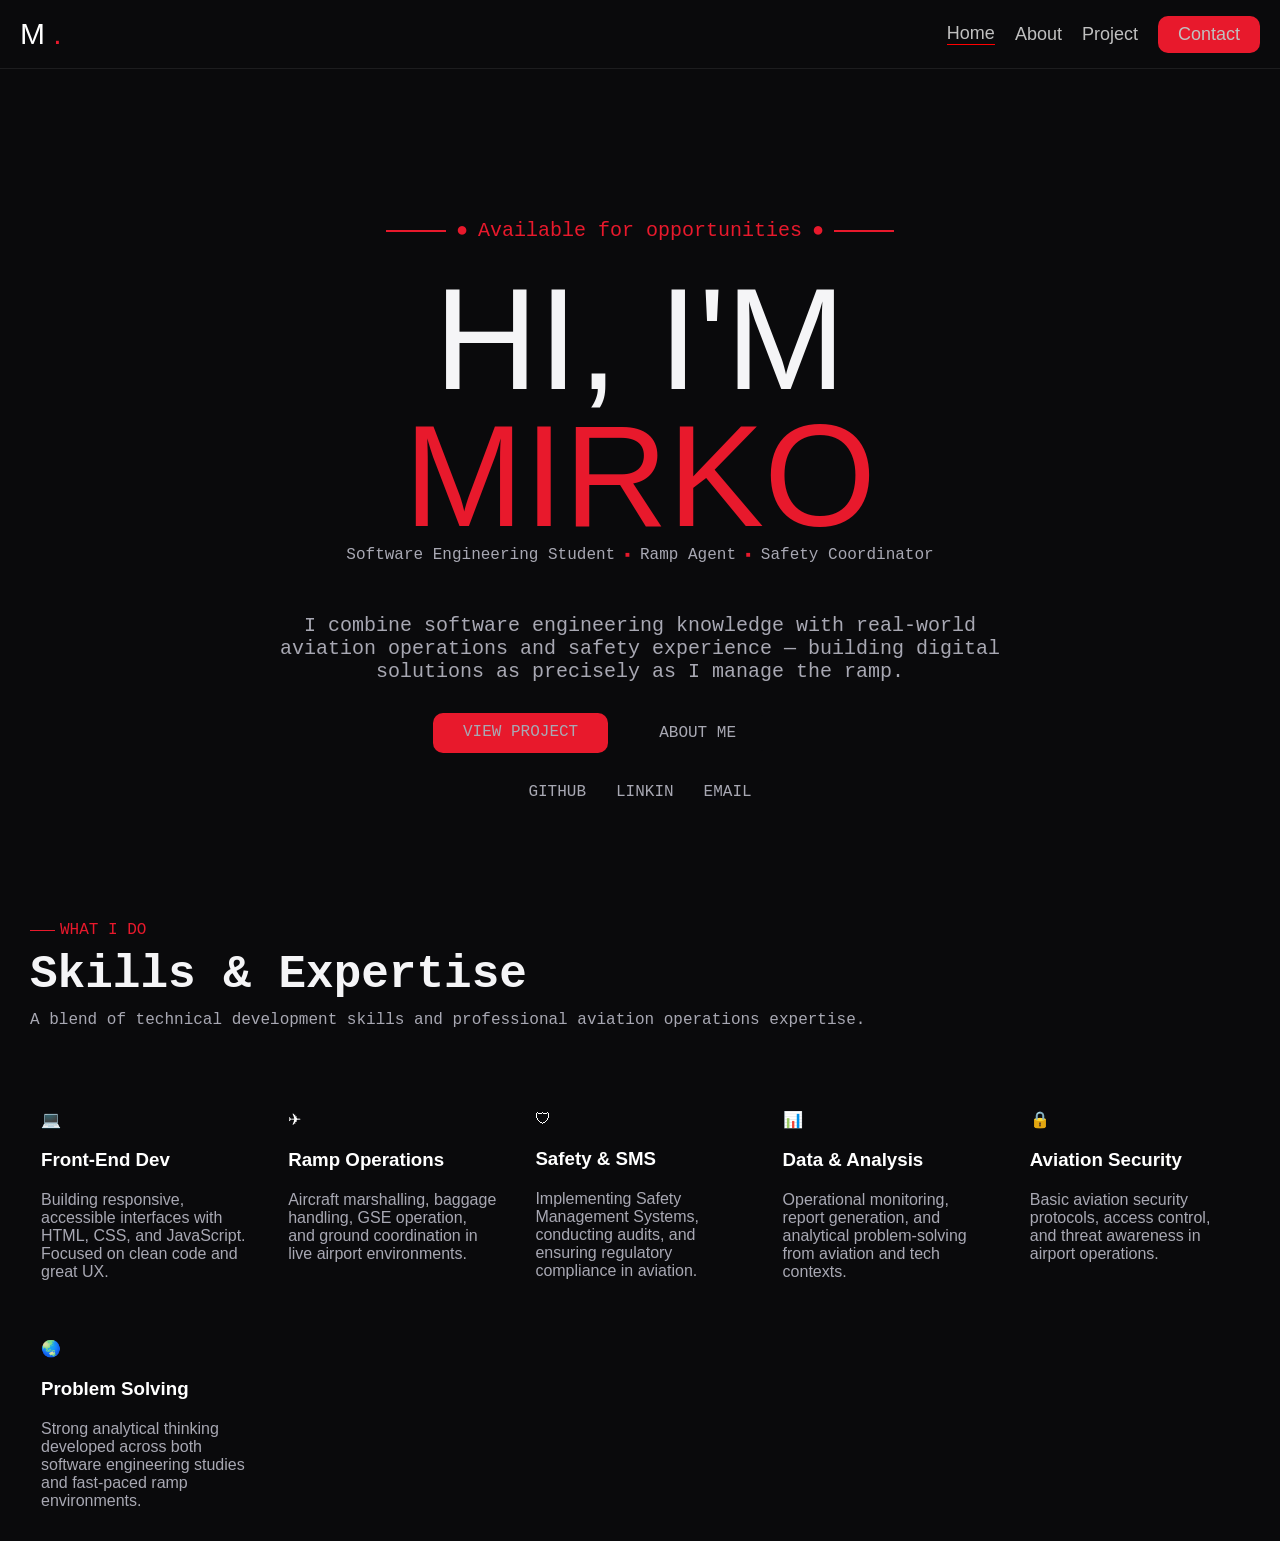
==== index.html @ c74e24be "first commit" ====
<!doctype html>
<html lang="en">
  <head>
    <meta charset="UTF-8" />
    <meta name="viewport" content="width=device-width, initial-scale=1.0" />
    <title>Document</title>
    <link rel="stylesheet" href="style.css" />

    <link rel="preconnect" href="https://fonts.googleapis.com" />
    <link rel="preconnect" href="https://fonts.gstatic.com" crossorigin />
  </head>
  <body>
    <nav>
      <div id="nav_left">
        <div>
          <a style="color: white" id="logo" href="./index.html">M</a>
          <span id="logo_dot" style="">.</span>
        </div>
      </div>
      <div id="nav_right">
        <a id="home_btn" href="./index.html">Home</a>
        <a id="about_btn" href="">About</a>
        <a id="projects_btn" href="">Project</a>
        <a id="contact_btn" href="">Contact</a>
      </div>
    </nav>

    <section id="hero">
      <div id="hero_header">
        <div class="hero_header_line"></div>
        <span>&#9679;</span>
        <p>Available for opportunities</p>
        <span>&#9679;</span>
                <div class="hero_header_line"></div>

      </div>
      <div id="hero_main">
        <p id="hi_p">HI, I'M</p>
        <p id="mirko_hero">MIRKO</p>
      </div>

      <div id="hero_content">
        <div id="postion">
          <p>Software Engineering Student</p>
          <span class="hero_content_span">■</span>
          <p>Ramp Agent</p>
          <span class="hero_content_span">■</span>
          <p>Safety Coordinator</p>
        </div>
        <div id="intro">
          <p style="width: 60%">
            I combine software engineering knowledge with real-world aviation
            operations and safety experience — building digital solutions as
            precisely as I manage the ramp.
          </p>
        </div>
        <div id="hero_actions">
          <a id="hero_project_btn" href="">VIEW PROJECT</a>
          <a id="aboutme_hero_btn" href="">ABOUT ME</a>
          <a href=""></a>
        </div>

        <div id="hero_social">
            <a href="">GITHUB</a>
            <a href="">LINKIN</a>
            <a href="">EMAIL</a>
        </div>
      </div>
    </section>


<div id="container">

    <div id="container_header">
        <div>
        <div></div>
        <p> WHAT I DO</p>
        </div>
        <h1>Skills & Expertise</h1>
        <p>A blend of technical development skills and professional aviation operations expertise.</p>
    </div>

    <div id="container_cards">
        <article class="skill_card">
            <span class="skill-icon" >&#128187;</span>
            <h3>Front-End Dev</h3>
            <p>Building responsive, accessible interfaces with HTML, CSS, and JavaScript. Focused on clean code and great UX.</p>
          </article>

          <article class="skill_card">
            <span class="skill-icon" >&#9992;</span>
            <h3>Ramp Operations</h3>
            <p>Aircraft marshalling, baggage handling, GSE operation, and ground coordination in live airport environments.</p>
          </article>

          <article class="skill_card">
            <span class="skill-icon" >&#128737;</span>
            <h3>Safety &amp; SMS</h3>
            <p>Implementing Safety Management Systems, conducting audits, and ensuring regulatory compliance in aviation.</p>
          </article>

          <article class="skill_card">
            <span class="skill-icon" >&#128202;</span>
            <h3>Data &amp; Analysis</h3>
            <p>Operational monitoring, report generation, and analytical problem-solving from aviation and tech contexts.</p>
          </article>

          <article class="skill_card">
            <span class="skill-icon">&#128274;</span>
            <h3>Aviation Security</h3>
            <p>Basic aviation security protocols, access control, and threat awareness in airport operations.</p>
          </article>

          <article class="skill_card">
            <span class="skill-icon">&#127759;</span>
            <h3>Problem Solving</h3>
            <p>Strong analytical thinking developed across both software engineering studies and fast-paced ramp environments.</p>
          </article>

    </div>
</div>

  </body>
</html>
---- style.css ----
:root {
    --bg-primary: #0a0a0c;
    --bg-secondary: #111114;
    --border: rgba(255, 255, 255, 0.08);
    --red: #e8192c;
    --red-dim: #b01020;
    --red-glow: rgba(232, 25, 44, 0.25);
    --font-display: 'Bebas Neue', sans-serif;
    --font-body: 'DM Sans', sans-serif;
    --font-mono: 'JetBrains Mono', monospace;
    --white: #f5f5f7;
    --gray-light: #a8a8b3;
    --gray-mid: #4a4a5a;
    --gray-dark:
}

* {
    margin: 0;
    padding: 0;
}

a {
    text-decoration: none;
}

nav {
    display: flex;
    justify-content: space-between;
    background: var(--bg-primary);
    height: 68px;
    align-items: center;
    padding: 0 20px;
    backdrop-filter: blur(20px);
    border-bottom: 1px solid var(--border);

}

#nav_left {
    font-family: var(--font-display);
    font-size: 30px;
}

#nav_left span {

    color: var(--red);
}

#nav_right {
    display: flex;
    align-items: center;
    justify-content: center;
    gap: 20px;
}

#nav_right a {
    font-family: var(--font-display);

    font-size: 18px;
    color: rgb(192, 192, 192);
}

#home_btn {

    border-bottom: 1px solid red;
}

#nav_right a::after {
    content: '';
    position: absolute;
    bottom: -4px;
    left: 0;
    width: 0;
    height: 1px;
    background: var(--red);
    transition: width var(--transition);
}

#nav_right a:hover,
#nav-links a.active {
    color: var(--white);
}

#nav-links a:hover::after,
#nav-links a.active::after {
    width: 100%;
}

#contact_btn {
    background-color: var(--red);
    padding: 8px 20px;
    border-radius: 10px;
}

#contact_btn:hover {
    background-color: #bd091b;
}

#hero {
    background-color: var(--bg-primary);
    padding: 30px 20px;
    font-family: var(--font-mono);
    display: flex;
    align-items: center;
    justify-content: center;
    flex-direction: column;
    height: 88vh;
}

#hero_header {
    display: flex;
    justify-content: center;
    align-items: center;
    padding: 30px 20px;
    font-size: 20px;
    gap: 10px;
}

.hero_header_line {
    width: 60px;
    height: 2px;
    background-color: var(--red);
}

#hero_header * {
    color: var(--red);

}

#hero_main {
    font-family: var(--font-display);
    font-size: clamp(4rem, 12vw, 9rem);
    text-align: center;
    line-height: 0.95;

}

#hi_p {
    color: var(--white);
}

#mirko_hero {
    color: var(--red);
}

#postion {
    color: var(--gray-light);
    font-family: var(--font-mono);
    display: flex;
    justify-content: center;
    align-items: center;
    gap: 10px;
}

.hero_content_span {
    font-size: 8px;
    color: var(--red);
}

#intro {
    margin-top: 50px;
    color: var(--gray-light);
    text-align: center;
    display: flex;
    justify-content: center;
    font-size: 20px;
}

#hero_actions {
    display: flex;
    justify-content: center;
    margin: 30px 0;
    gap: 20px;
    font-family: var(--font-mono);
    font-weight: 500;
}

#hero_actions * {
    padding: 10px 30px;
    border-radius: 10px;

}

#hero_project_btn {
    background-color: var(--red);
    color: var(--gray-light);
    transition: all 0.5s;
}

#hero_project_btn:hover {
    transform: translateY(-5px);
    background-color: var(--red-dim);
    color: var(--white);


}

#aboutme_hero_btn {
    color: var(--gray-light);
    border: 1px solid var(--bg-primary);
    transition: all 0.5s;


}

#aboutme_hero_btn:hover {
    transform: translateY(-5px);
    color: var(--red);
    border: 1px solid var(--red);
}

#hero_social {
    display: flex;
    align-content: center;
    align-items: center;
    justify-content: center;
    gap: 30PX;
}

#hero_social a {
    color: var(--gray-light);

}

#hero_social a:hover {
    transition: all 0.5s;
    color: var(--red);
}

#container {
    background-color: var(--bg-primary);
    padding: 0 30px;
    font-family: var(--font-mono);

}

#container_header>div {
    display: flex;
    flex-direction: row;
    align-items: center;
    gap: 5px;
}

#container_header>div>div {
    width: 25px;
    background-color: var(--red);
    height: 1px;
}

#container_header>div>p {
    color: var(--red);
}

#container_header h1 {
    margin: 10px 0;
    font-size: 46px;
    color: var(--white);
}

#container_header p {
    color: var(--gray-light);
}

#container_cards {
    display: grid;
    grid-template-columns: repeat(auto-fit, minmax(200px, 1fr));
    gap: 16px;
    margin-top: 70px;
    font-family: var(--font-display);
    color: white;


}

#container_cards h3 {
    margin: 20px 0;
}

#container_cards p {
    color: var(--gray-light);
}
.skill_card{
    border: 1px solid var(--bg-primary);
    margin-bottom: 20px;
        padding: 10px;
transition: all 0.8s;
}
.skill_card:hover{
    transform: translateY(-10px);
    border: 0.5px solid var(--red-dim);
    border-top: 3px solid var(--red);
    border-radius: 10px;
}
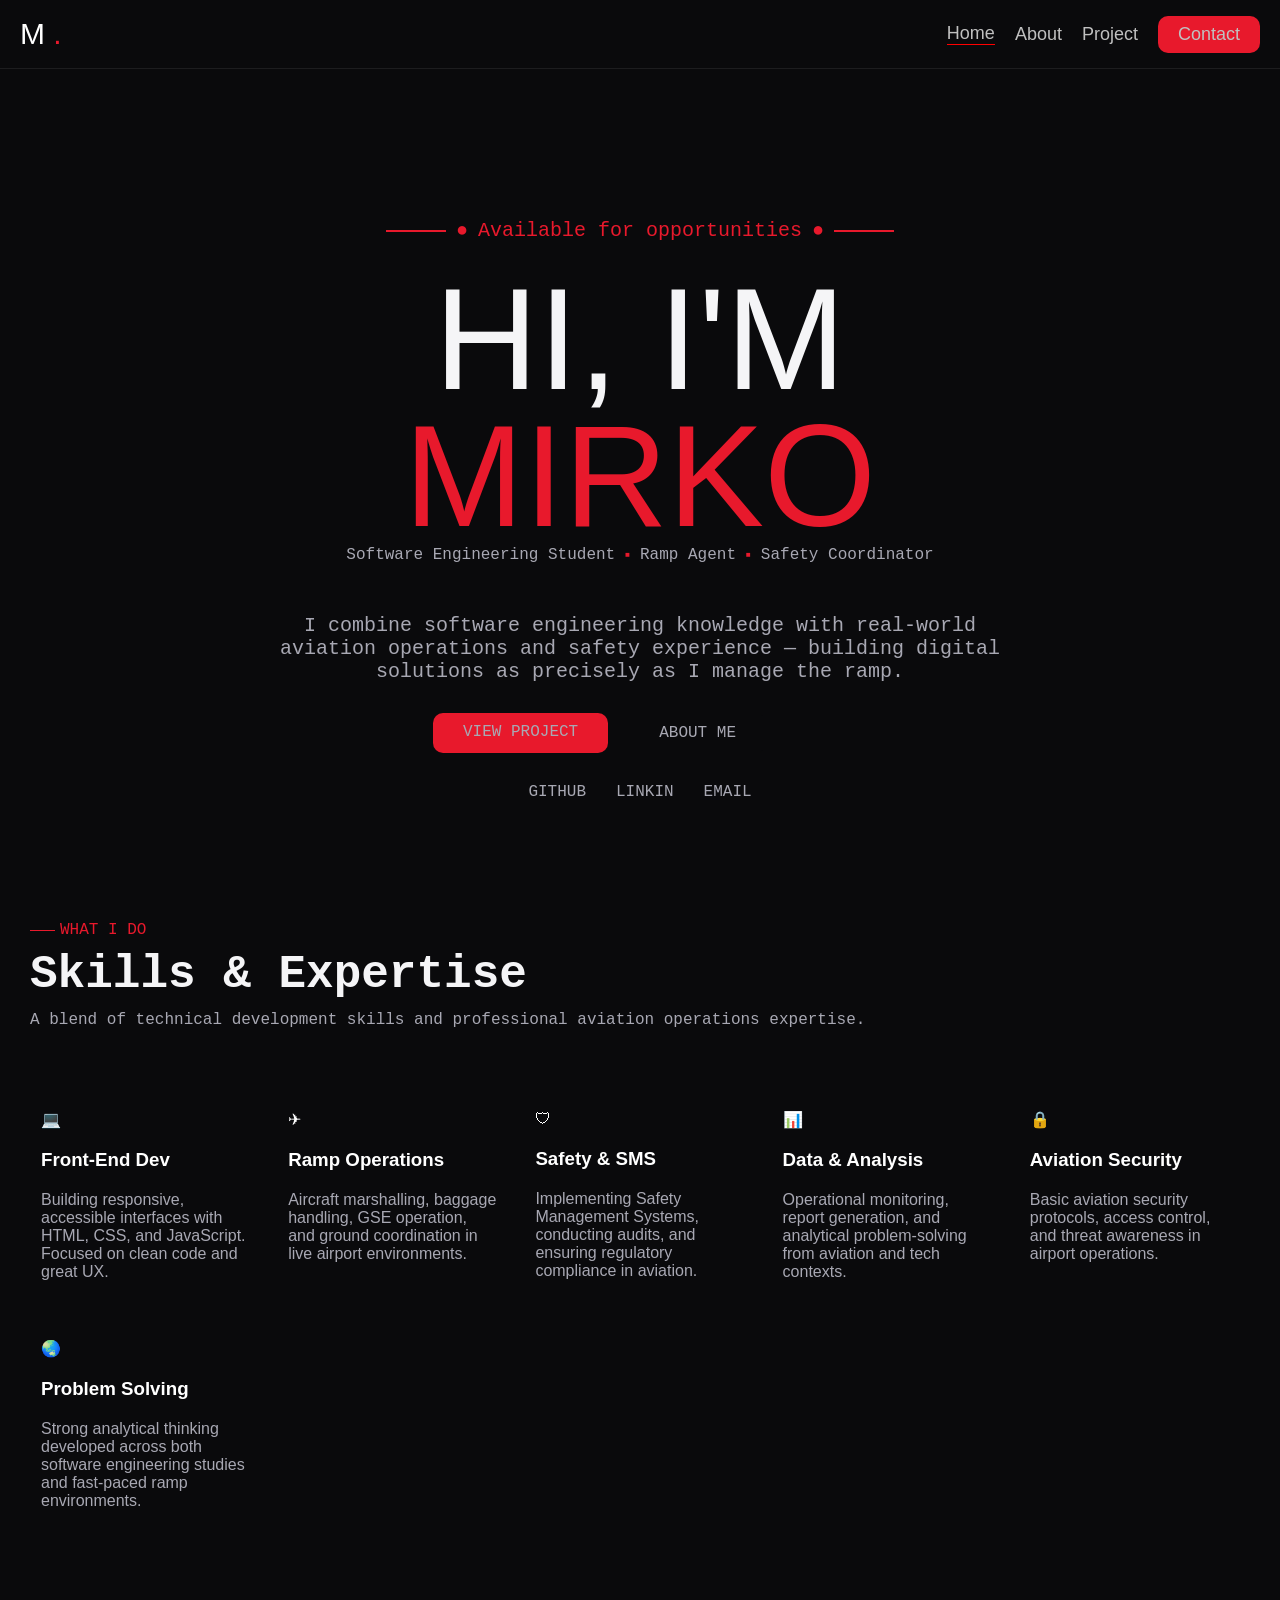
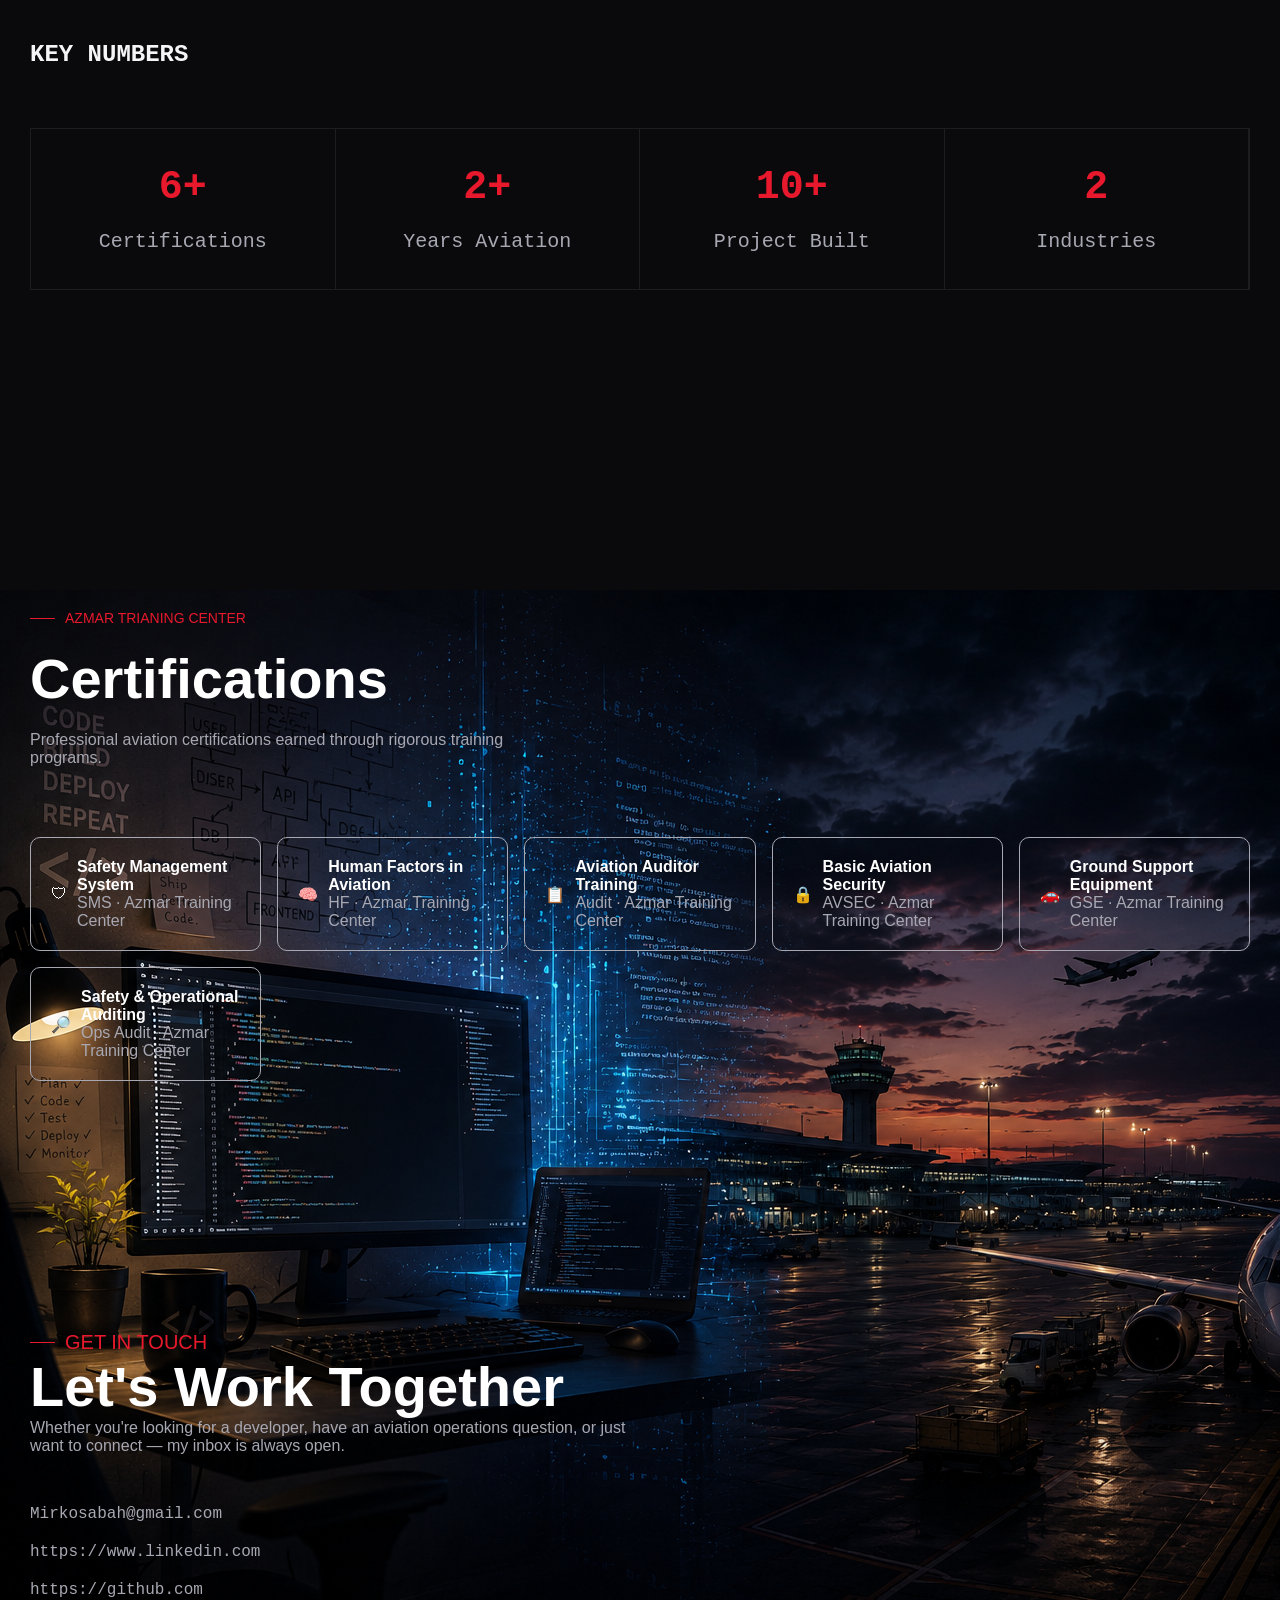
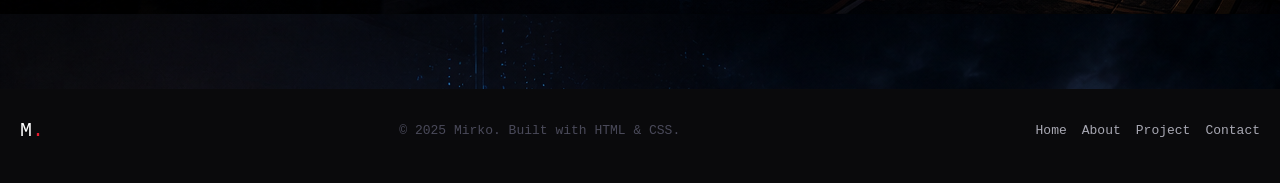
==== commit 24b07237: "home page" ====
--- a/index.html
+++ b/index.html
@@ -21,7 +21,7 @@
         <a id="home_btn" href="./index.html">Home</a>
         <a id="about_btn" href="">About</a>
         <a id="projects_btn" href="">Project</a>
-        <a id="contact_btn" href="">Contact</a>
+        <a id="contact_btn" href="#conatct">Contact</a>
       </div>
     </nav>
 
@@ -31,8 +31,7 @@
         <span>&#9679;</span>
         <p>Available for opportunities</p>
         <span>&#9679;</span>
-                <div class="hero_header_line"></div>
-
+        <div class="hero_header_line"></div>
       </div>
       <div id="hero_main">
         <p id="hi_p">HI, I'M</p>
@@ -61,64 +60,198 @@
         </div>
 
         <div id="hero_social">
-            <a href="">GITHUB</a>
-            <a href="">LINKIN</a>
-            <a href="">EMAIL</a>
+          <a href="">GITHUB</a>
+          <a href="">LINKIN</a>
+          <a href="">EMAIL</a>
         </div>
       </div>
     </section>
 
-
-<div id="container">
-
-    <div id="container_header">
+    <div id="container">
+      <div id="container_header">
         <div>
+          <div></div>
+          <p>WHAT I DO</p>
+        </div>
+        <h1>Skills & Expertise</h1>
+        <p>
+          A blend of technical development skills and professional aviation
+          operations expertise.
+        </p>
+      </div>
+
+      <div class="container_cards">
+        <article class="skill_card">
+          <span class="skill-icon">&#128187;</span>
+          <h3>Front-End Dev</h3>
+          <p>
+            Building responsive, accessible interfaces with HTML, CSS, and
+            JavaScript. Focused on clean code and great UX.
+          </p>
+        </article>
+
+        <article class="skill_card">
+          <span class="skill-icon">&#9992;</span>
+          <h3>Ramp Operations</h3>
+          <p>
+            Aircraft marshalling, baggage handling, GSE operation, and ground
+            coordination in live airport environments.
+          </p>
+        </article>
+
+        <article class="skill_card">
+          <span class="skill-icon">&#128737;</span>
+          <h3>Safety &amp; SMS</h3>
+          <p>
+            Implementing Safety Management Systems, conducting audits, and
+            ensuring regulatory compliance in aviation.
+          </p>
+        </article>
+
+        <article class="skill_card">
+          <span class="skill-icon">&#128202;</span>
+          <h3>Data &amp; Analysis</h3>
+          <p>
+            Operational monitoring, report generation, and analytical
+            problem-solving from aviation and tech contexts.
+          </p>
+        </article>
+
+        <article class="skill_card">
+          <span class="skill-icon">&#128274;</span>
+          <h3>Aviation Security</h3>
+          <p>
+            Basic aviation security protocols, access control, and threat
+            awareness in airport operations.
+          </p>
+        </article>
+
+        <article class="skill_card">
+          <span class="skill-icon">&#127759;</span>
+          <h3>Problem Solving</h3>
+          <p>
+            Strong analytical thinking developed across both software
+            engineering studies and fast-paced ramp environments.
+          </p>
+        </article>
+      </div>
+
+      <div id="container_numbers">
+        <p>KEY NUMBERS</p>
+
+        <div id="container_numbers_cards">
+          <div class="number_card">
+            <h3>6+</h3>
+            <p>Certifications</p>
+          </div>
+
+          <div class="number_card">
+            <h3>2+</h3>
+            <p>Years Aviation</p>
+          </div>
+
+          <div class="number_card">
+            <h3>10+</h3>
+            <p>Project Built</p>
+          </div>
+
+          <div class="number_card">
+            <h3>2</h3>
+            <p>Industries</p>
+          </div>
+        </div>
+      </div>
+    </div>
+    <section id="azmar">
+      <div id="azmar_header">
         <div></div>
-        <p> WHAT I DO</p>
-        </div>
-        <h1>Skills & Expertise</h1>
-        <p>A blend of technical development skills and professional aviation operations expertise.</p>
-    </div>
-
-    <div id="container_cards">
-        <article class="skill_card">
-            <span class="skill-icon" >&#128187;</span>
-            <h3>Front-End Dev</h3>
-            <p>Building responsive, accessible interfaces with HTML, CSS, and JavaScript. Focused on clean code and great UX.</p>
-          </article>
-
-          <article class="skill_card">
-            <span class="skill-icon" >&#9992;</span>
-            <h3>Ramp Operations</h3>
-            <p>Aircraft marshalling, baggage handling, GSE operation, and ground coordination in live airport environments.</p>
-          </article>
-
-          <article class="skill_card">
-            <span class="skill-icon" >&#128737;</span>
-            <h3>Safety &amp; SMS</h3>
-            <p>Implementing Safety Management Systems, conducting audits, and ensuring regulatory compliance in aviation.</p>
-          </article>
-
-          <article class="skill_card">
-            <span class="skill-icon" >&#128202;</span>
-            <h3>Data &amp; Analysis</h3>
-            <p>Operational monitoring, report generation, and analytical problem-solving from aviation and tech contexts.</p>
-          </article>
-
-          <article class="skill_card">
-            <span class="skill-icon">&#128274;</span>
-            <h3>Aviation Security</h3>
-            <p>Basic aviation security protocols, access control, and threat awareness in airport operations.</p>
-          </article>
-
-          <article class="skill_card">
-            <span class="skill-icon">&#127759;</span>
-            <h3>Problem Solving</h3>
-            <p>Strong analytical thinking developed across both software engineering studies and fast-paced ramp environments.</p>
-          </article>
-
-    </div>
-</div>
-
+        <p>AZMAR TRIANING CENTER</p>
+      </div>
+      <h1>Certifications</h1>
+      <p>
+        Professional aviation certifications earned through rigorous training
+        programs.
+      </p>
+
+      <div class="container_cards">
+        <article class="cert_card">
+          <span class="cert-icon" aria-hidden="true">🛡</span>
+          <div class="cert-info">
+            <h4>Safety Management System</h4>
+            <p>SMS · Azmar Training Center</p>
+          </div>
+        </article>
+
+        <article class="cert_card">
+          <span class="cert-icon" aria-hidden="true">🧠</span>
+          <div class="cert-info">
+            <h4>Human Factors in Aviation</h4>
+            <p>HF · Azmar Training Center</p>
+          </div>
+        </article>
+
+        <article class="cert_card">
+          <span class="cert-icon" aria-hidden="true">📋</span>
+          <div class="cert-info">
+            <h4>Aviation Auditor Training</h4>
+            <p>Audit · Azmar Training Center</p>
+          </div>
+        </article>
+
+        <article class="cert_card">
+          <span class="cert-icon" aria-hidden="true">🔒</span>
+          <div class="cert-info">
+            <h4>Basic Aviation Security</h4>
+            <p>AVSEC · Azmar Training Center</p>
+          </div>
+        </article>
+
+        <article class="cert_card">
+          <span class="cert-icon" aria-hidden="true">🚗</span>
+          <div class="cert-info">
+            <h4>Ground Support Equipment</h4>
+            <p>GSE · Azmar Training Center</p>
+          </div>
+        </article>
+
+        <article class="cert_card">
+          <span class="cert-icon" aria-hidden="true">🔎</span>
+          <div class="cert-info">
+            <h4>Safety &amp; Operational Auditing</h4>
+            <p>Ops Audit · Azmar Training Center</p>
+          </div>
+        </article>
+      </div>
+
+      <div id="conatct">
+        <div id="header_contact">
+          <div></div>
+          <p>GET IN TOUCH</p>
+        </div>
+        <h1>Let's Work Together</h1>
+        <p>
+          Whether you're looking for a developer, have an aviation operations
+          question, or just want to connect — my inbox is always open.
+        </p>
+
+        <div id="contact_link">
+            <a href="">Mirkosabah@gmail.com</a>
+            <a href="https://www.linkedin.com/in/mirko-sabah-85b458353/">https://www.linkedin.com</a>
+            <a href="https://github.com/mirkosabah">https://github.com</a>
+            <a href=""></a>
+        </div>
+      </div>
+    </section>
+
+    <footer>
+        <div id="left"><a href="">M<span>.</span></a></div>
+        <div id="center">© 2025 Mirko. Built with HTML & CSS.</div>
+        <div id="right">
+            <a href="">Home</a>
+            <a href="">About</a>
+            <a href="">Project</a>
+            <a href="">Contact</a>
+        </div>
+    </footer>
   </body>
 </html>
--- a/style.css
+++ b/style.css
@@ -14,6 +14,10 @@
     --gray-dark:
 }
 
+body {
+    background-color: var(--bg-primary);
+}
+
 * {
     margin: 0;
     padding: 0;
@@ -227,6 +231,7 @@
 }
 
 #container {
+
     background-color: var(--bg-primary);
     padding: 0 30px;
     font-family: var(--font-mono);
@@ -260,7 +265,7 @@
     color: var(--gray-light);
 }
 
-#container_cards {
+.container_cards {
     display: grid;
     grid-template-columns: repeat(auto-fit, minmax(200px, 1fr));
     gap: 16px;
@@ -271,22 +276,206 @@
 
 }
 
-#container_cards h3 {
+.container_cards h3 {
     margin: 20px 0;
 }
 
-#container_cards p {
-    color: var(--gray-light);
-}
-.skill_card{
+.container_cards p {
+    color: var(--gray-light);
+}
+
+.skill_card {
     border: 1px solid var(--bg-primary);
     margin-bottom: 20px;
-        padding: 10px;
-transition: all 0.8s;
-}
-.skill_card:hover{
+    padding: 10px;
+    transition: all 0.8s;
+}
+
+.skill_card:hover {
     transform: translateY(-10px);
     border: 0.5px solid var(--red-dim);
     border-top: 3px solid var(--red);
     border-radius: 10px;
+}
+
+#container_numbers {
+    margin-top: 100PX;
+}
+
+#container_numbers>p {
+    color: var(--white);
+    font-size: 24PX;
+    font-weight: 700;
+}
+
+#container_numbers_cards {
+    display: grid;
+    grid-template-columns: repeat(auto-fit, minmax(150px, 1fr));
+    gap: 0;
+    background: var(--bg-card);
+    border: 1px solid var(--border);
+    border-radius: var(--radius-md);
+    overflow: hidden;
+    margin-top: 60px;
+
+}
+
+.number_card {
+    padding: 36px 24px;
+    text-align: center;
+    border-right: 1px solid var(--border);
+    transition: all 0.3s;
+}
+
+.number_card:hover {
+    background-color: var(--bg-secondary);
+
+}
+
+.number_card h3 {
+    color: var(--red);
+    font-size: 40px;
+}
+
+.number_card>p {
+    margin-top: 20px;
+    color: var(--gray-light);
+    font-size: 20px;
+}
+
+
+#azmar {
+    padding: 20px 30px;
+    background-color: var(--bg-primary);
+    margin-top: 300px;
+    font-family: var(--font-body);
+    background-image: url("./ChatGPT\ Image\ May\ 12\,\ 2026\,\ 03_39_13\ PM.png");
+
+}
+
+#azmar_header {
+    font-size: 14px;
+    color: var(--red);
+    display: flex;
+    align-content: center;
+    align-items: center;
+    gap: 10px;
+}
+
+#azmar_header>div {
+    width: 25px;
+    background-color: var(--red);
+    height: 1px;
+}
+
+#azmar>h1 {
+    color: white;
+    font-size: 56px;
+    margin: 20px 0;
+}
+
+#azmar>p {
+    width: 40%;
+    color: var(--gray-light);
+}
+
+.cert_card {
+    padding: 20px;
+    display: flex;
+    gap: 10px;
+    border: 0.5px solid var(--gray-light);
+    border-radius: 10px;
+    transition: all 0.5s;
+    justify-content: center;
+    align-items: center;
+}
+
+.cert_card:hover {
+    border: 0.5px solid var(--red-dim);
+    transform: translateY(-10px);
+
+}
+
+#conatct {
+    margin-top: 250PX;
+    font-family: var(--font-display);
+}
+
+#header_contact {
+    display: flex;
+    align-items: center;
+    gap: 10px;
+}
+
+#header_contact>div {
+    width: 25PX;
+    height: 1px;
+    background-color: var(--red);
+}
+
+#header_contact>p {
+    color: var(--red);
+    font-size: 20px;
+}
+
+#conatct h1 {
+    color: white;
+    font-size: 56px;
+}
+
+#conatct>p {
+    width: 50%;
+    color: var(--gray-light);
+}
+
+#contact_link {
+    margin: 50px 0;
+    display: flex;
+    flex-direction: column;
+    gap: 20px;
+
+}
+
+#contact_link a {
+    font-family: var(--font-mono);
+    color: var(--gray-light);
+    transition: all 0.5s;
+}
+
+#contact_link a:hover {
+    color: var(--red);
+}
+
+footer {
+    font-family: var(--font-mono);
+    display: flex;
+    align-items: center;
+    justify-content: space-between;
+    padding: 30px 20px;
+}
+
+#right {
+    display: flex;
+    gap: 15px;
+}
+
+#right a {
+    color: var(--gray-light);
+    font-size: 13px;
+transition: all 0.5s;
+}
+#right a:hover {
+    color: var(--red);
+    font-size: 13px;
+}
+#center{
+    font-size: 13px;
+    color: var(--gray-mid);
+}
+#left a{
+    font-size: 20px;
+    color: white;
+}
+#left a span{
+    color: var(--red);
 }
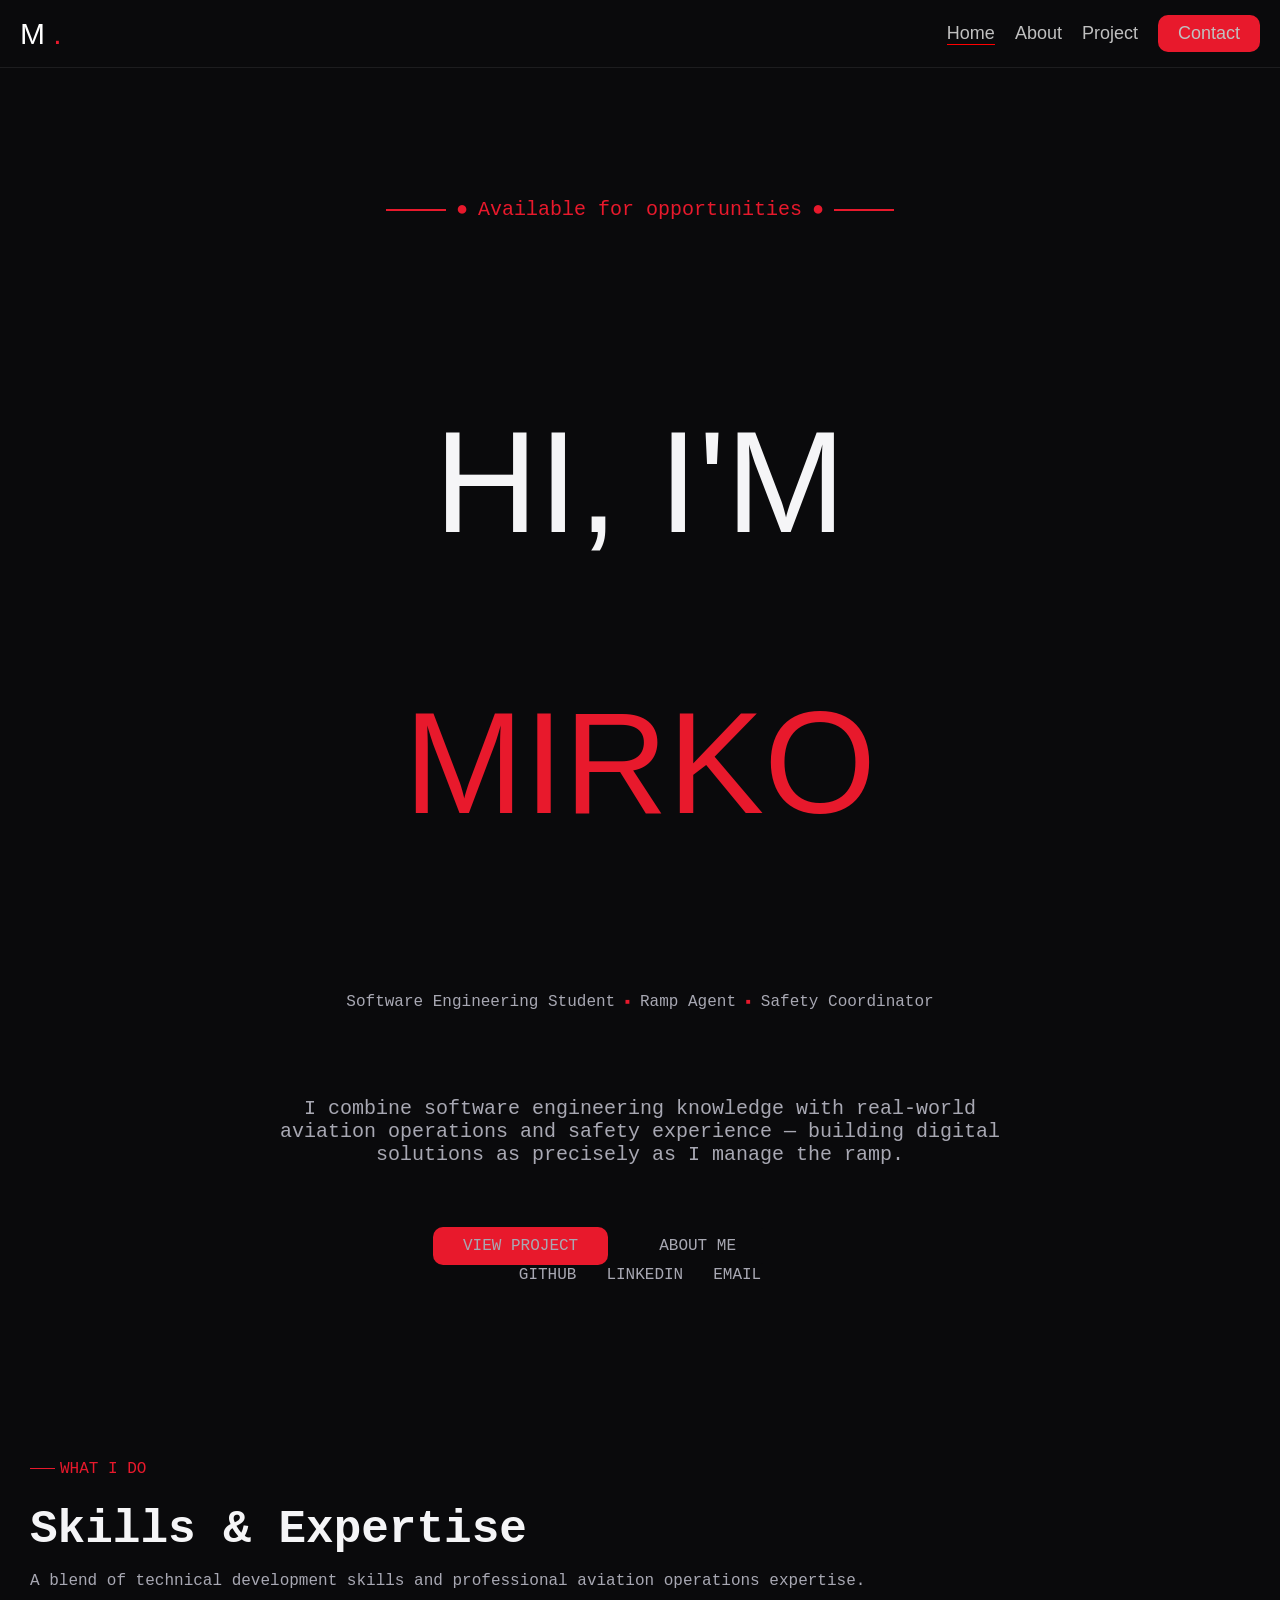
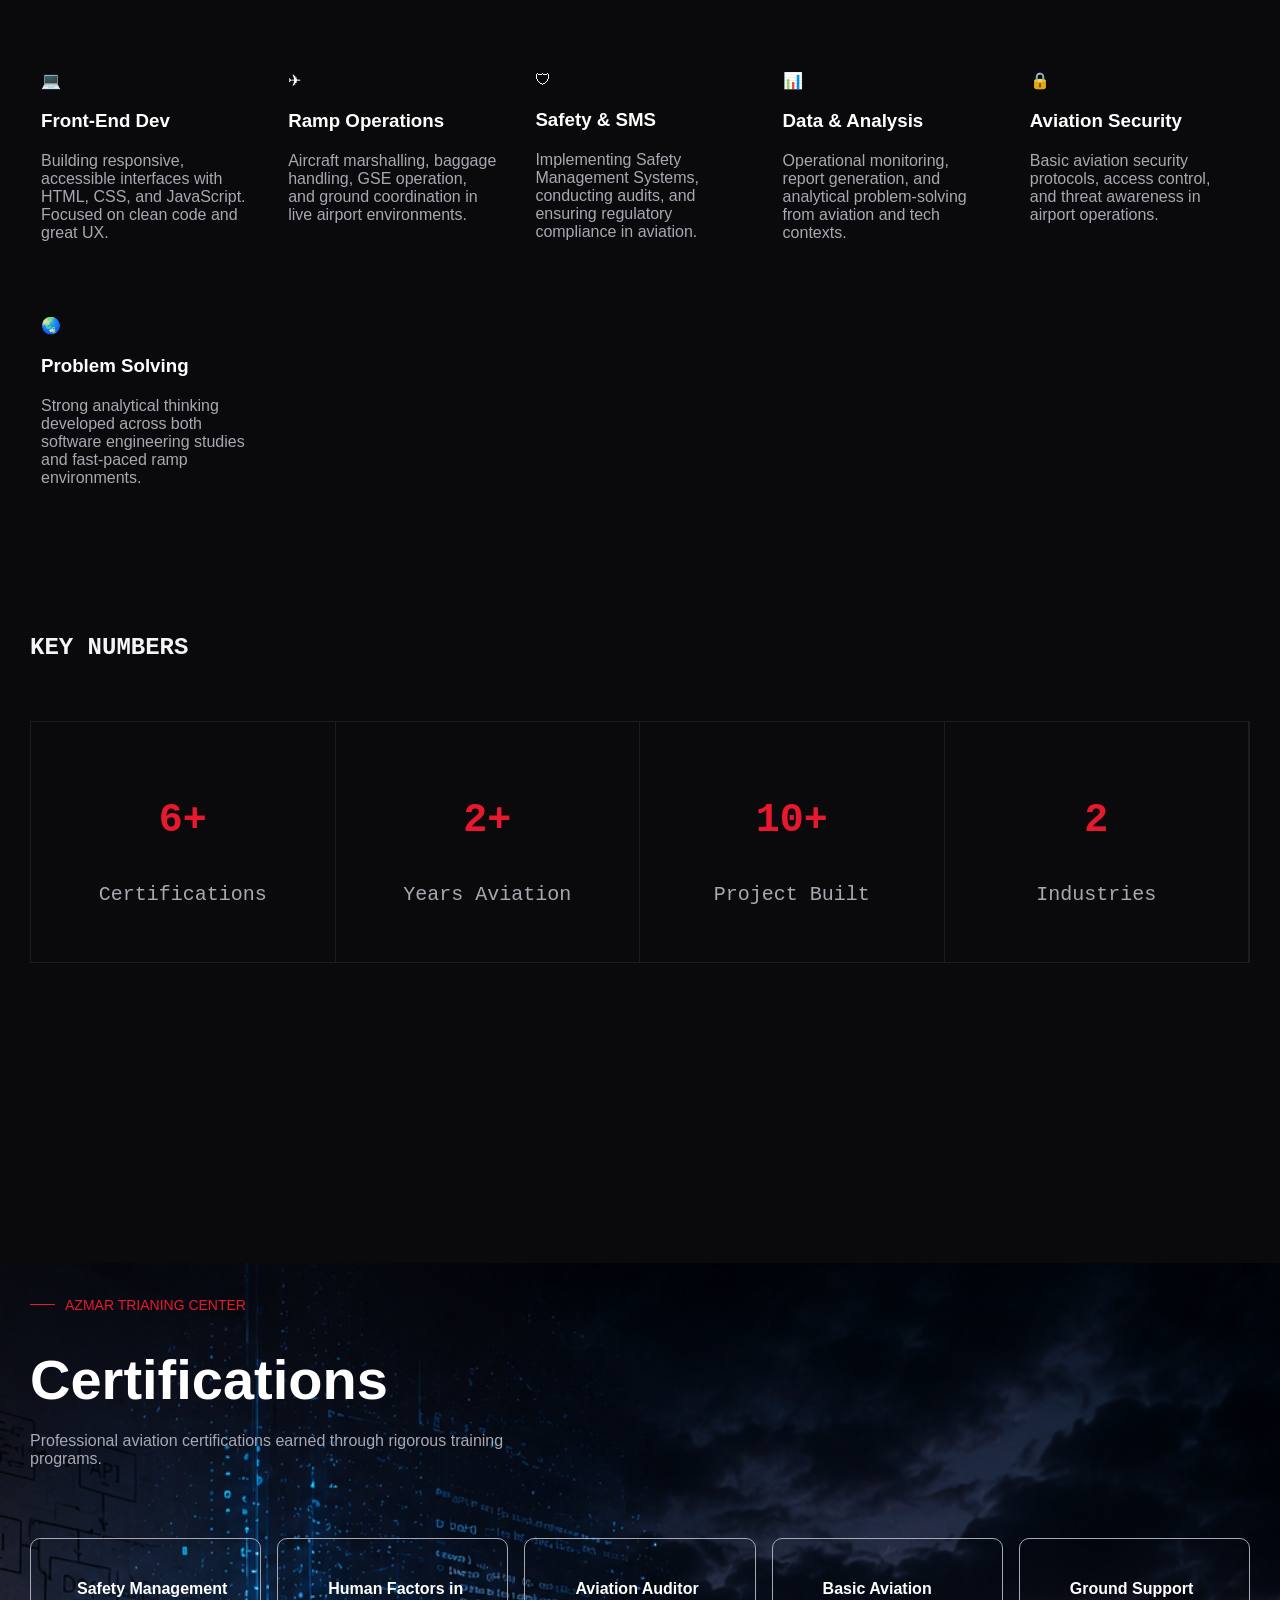
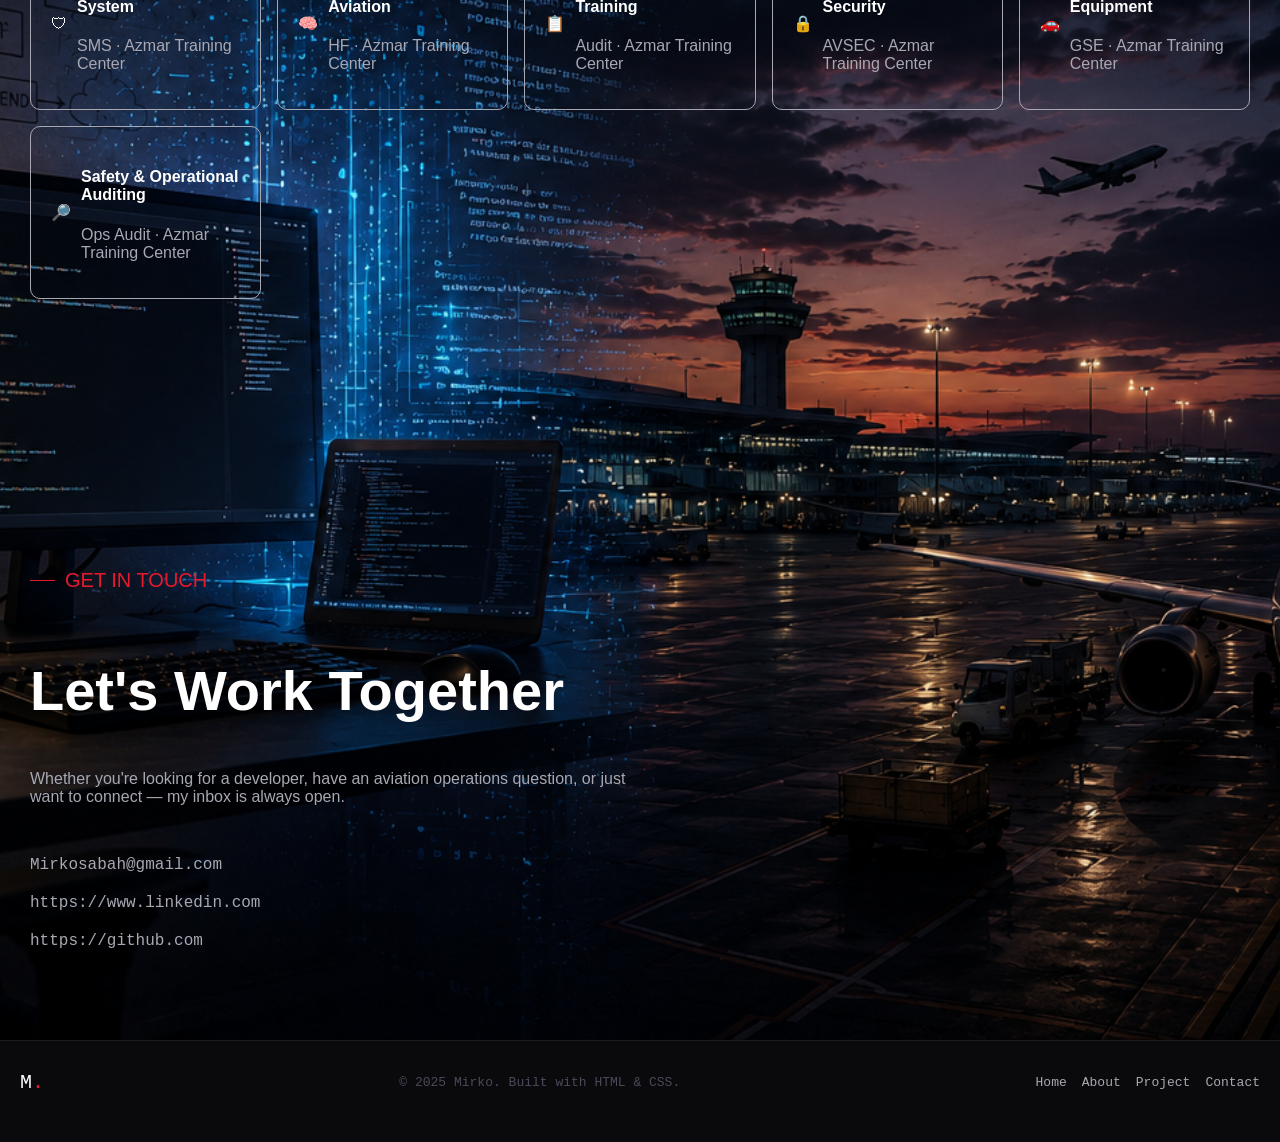
==== commit 4488971b: "." ====
--- a/index.html
+++ b/index.html
@@ -61,7 +61,7 @@
 
         <div id="hero_social">
           <a href="">GITHUB</a>
-          <a href="">LINKIN</a>
+          <a href="">LINKEDIN</a>
           <a href="">EMAIL</a>
         </div>
       </div>
@@ -223,7 +223,7 @@
         </article>
       </div>
 
-      <div id="conatct">
+      <div id="contact">
         <div id="header_contact">
           <div></div>
           <p>GET IN TOUCH</p>
@@ -237,7 +237,7 @@
         <div id="contact_link">
             <a href="">Mirkosabah@gmail.com</a>
             <a href="https://www.linkedin.com/in/mirko-sabah-85b458353/">https://www.linkedin.com</a>
-            <a href="https://github.com/mirkosabah">https://github.com</a>
+            <a href="https://github.com/mirkosabah" target="_blank">https://github.com</a>
             <a href=""></a>
         </div>
       </div>
--- a/style.css
+++ b/style.css
@@ -14,13 +14,18 @@
     --gray-dark:
 }
 
+html {
+    scroll-behavior: smooth;
+}
+
 body {
     background-color: var(--bg-primary);
+    margin: 0;
+    overflow-x: hidden;
 }
 
 * {
-    margin: 0;
-    padding: 0;
+    box-sizing: border-box;
 }
 
 a {
@@ -57,6 +62,7 @@
 }
 
 #nav_right a {
+    position: relative;
     font-family: var(--font-display);
 
     font-size: 18px;
@@ -100,14 +106,16 @@
 }
 
 #hero {
-    background-color: var(--bg-primary);
-    padding: 30px 20px;
+      background-color: var(--bg-primary);
+    padding: 80px 20px;
     font-family: var(--font-mono);
+
     display: flex;
     align-items: center;
     justify-content: center;
     flex-direction: column;
-    height: 88vh;
+
+    min-height: 100vh;
 }
 
 #hero_header {
@@ -170,12 +178,11 @@
 }
 
 #hero_actions {
-    display: flex;
-    justify-content: center;
-    margin: 30px 0;
-    gap: 20px;
-    font-family: var(--font-mono);
-    font-weight: 500;
+      display: flex;
+    justify-content: center;
+    align-items: center;
+    flex-wrap: wrap;
+  margin-top: 40px;    gap: 20px;
 }
 
 #hero_actions * {
@@ -231,7 +238,7 @@
 }
 
 #container {
-
+  margin-top: 80px;
     background-color: var(--bg-primary);
     padding: 0 30px;
     font-family: var(--font-mono);
@@ -350,6 +357,9 @@
     margin-top: 300px;
     font-family: var(--font-body);
     background-image: url("./ChatGPT\ Image\ May\ 12\,\ 2026\,\ 03_39_13\ PM.png");
+    background-size: cover;
+    background-position: center;
+    background-repeat: no-repeat;
 
 }
 
@@ -396,7 +406,7 @@
 
 }
 
-#conatct {
+#contact {
     margin-top: 250PX;
     font-family: var(--font-display);
 }
@@ -418,12 +428,12 @@
     font-size: 20px;
 }
 
-#conatct h1 {
+#contact h1 {
     color: white;
     font-size: 56px;
 }
 
-#conatct>p {
+#contact>p {
     width: 50%;
     color: var(--gray-light);
 }
@@ -439,6 +449,7 @@
 #contact_link a {
     font-family: var(--font-mono);
     color: var(--gray-light);
+    word-break: break-word;
     transition: all 0.5s;
 }
 
@@ -452,6 +463,7 @@
     align-items: center;
     justify-content: space-between;
     padding: 30px 20px;
+    border-top: 1px solid var(--border);
 }
 
 #right {
@@ -462,20 +474,75 @@
 #right a {
     color: var(--gray-light);
     font-size: 13px;
-transition: all 0.5s;
-}
+    transition: all 0.5s;
+}
+
 #right a:hover {
     color: var(--red);
     font-size: 13px;
 }
-#center{
+
+#center {
     font-size: 13px;
     color: var(--gray-mid);
 }
-#left a{
+
+#left a {
     font-size: 20px;
     color: white;
 }
-#left a span{
-    color: var(--red);
+
+#left a span {
+    color: var(--red);
+}
+
+@media (max-width: 768px) {
+    nav {
+        flex-direction: column;
+        height: auto;
+        padding: 20px;
+        gap: 20px;
+    }
+
+    #nav_right {
+        flex-wrap: wrap;
+        justify-content: center;
+    }
+
+    #hero_actions {
+        flex-direction: column;
+        align-items: center;
+    }
+
+    #postion {
+   color: var(--gray-light);
+    font-family: var(--font-mono);
+
+    display: flex;
+    justify-content: center;
+    align-items: center;
+
+    gap: 10px;
+    flex-wrap: wrap;
+    text-align: center;   }
+
+    #intro p {
+        width: 100% !important;
+    }
+
+    #azmar>p,
+    #conatct>p {
+        width: 100%;
+    }
+
+    #container_header h1,
+    #azmar h1,
+    #conatct h1 {
+        font-size: 38px;
+    }
+
+    footer {
+        flex-direction: column;
+        gap: 20px;
+    }
 }
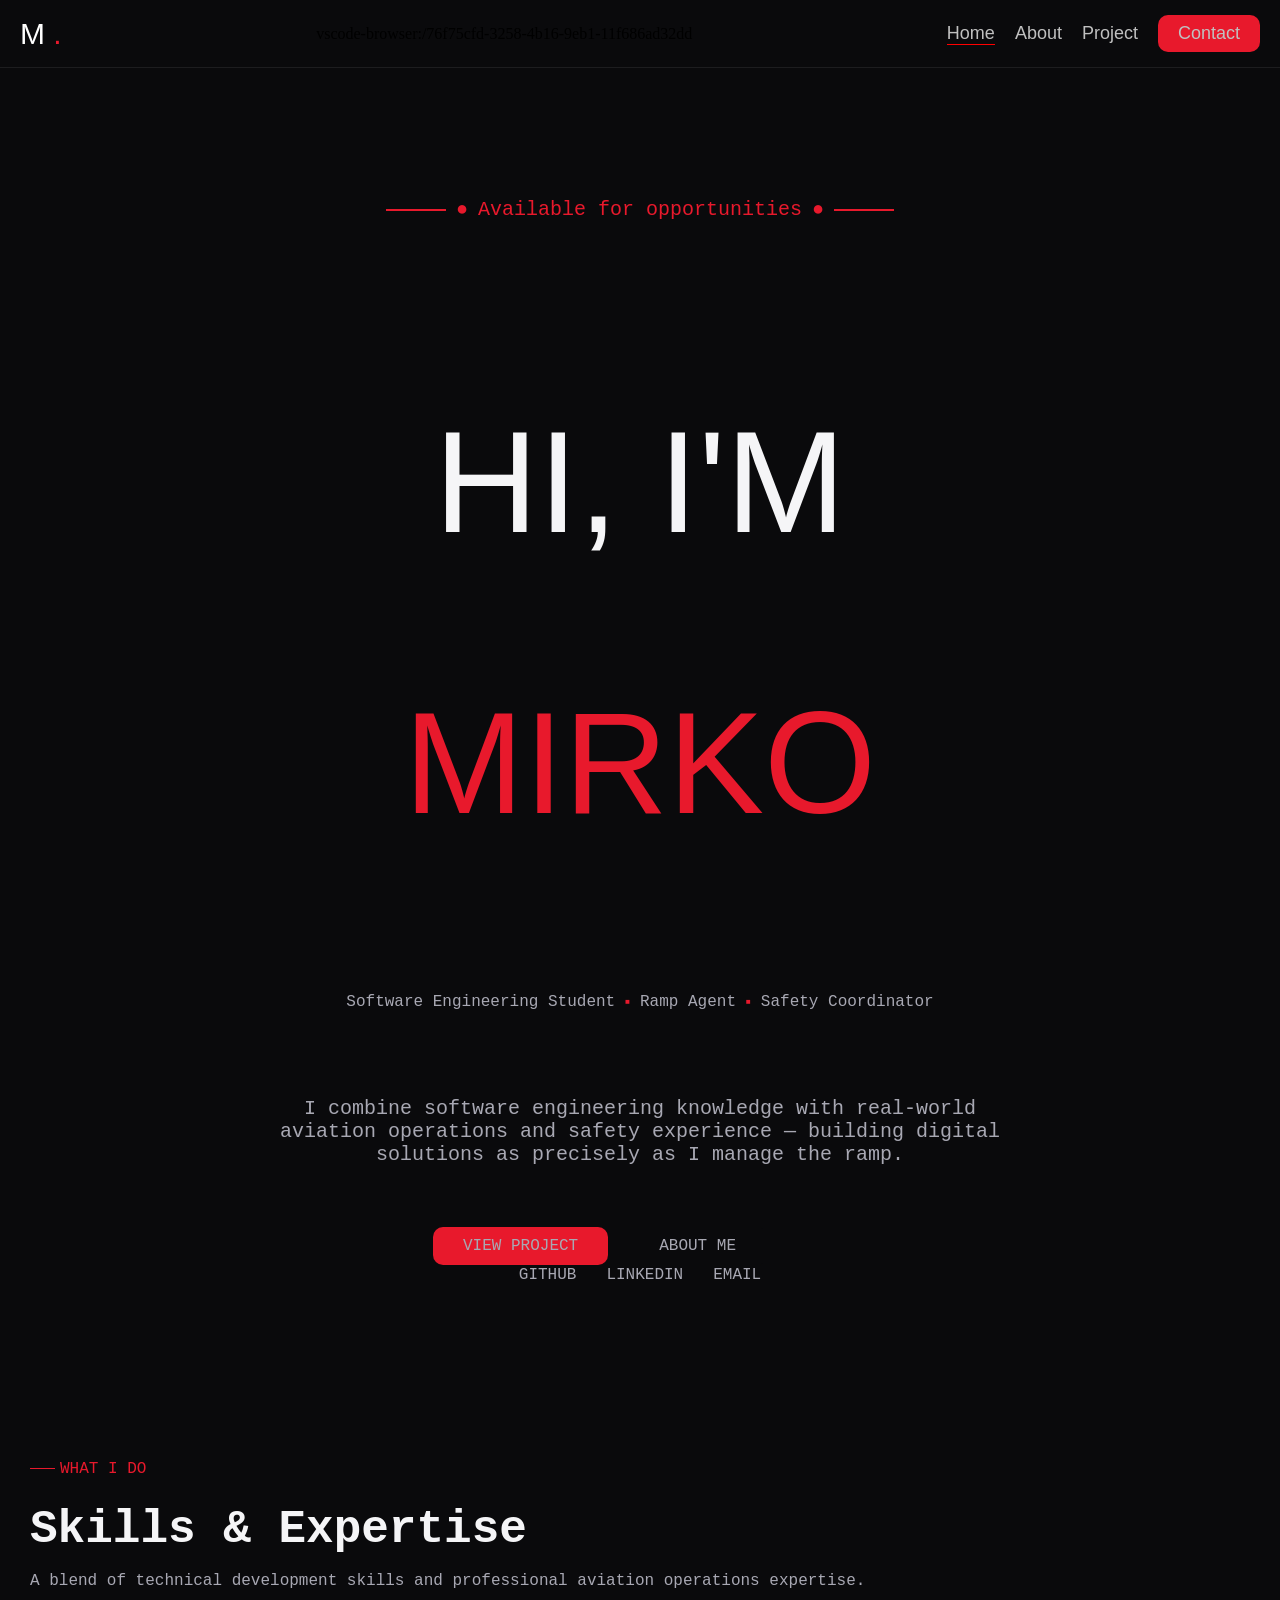
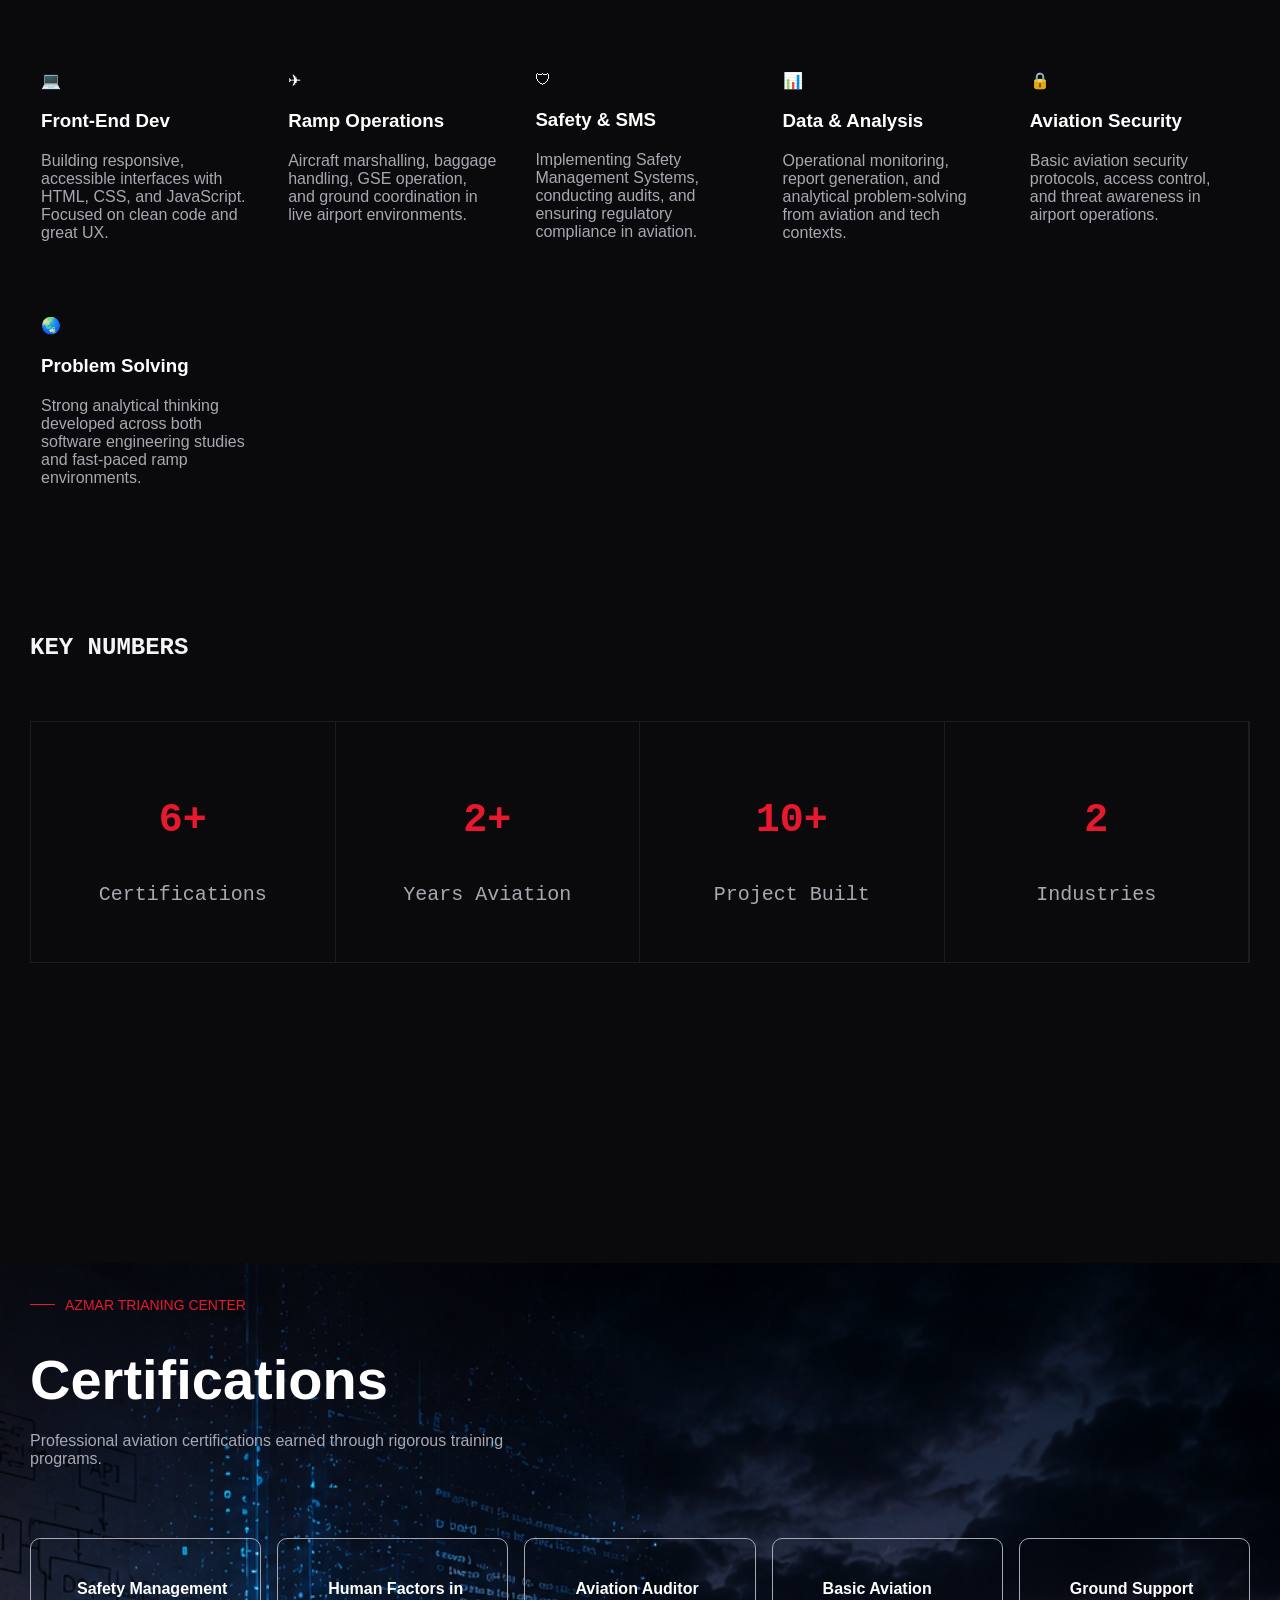
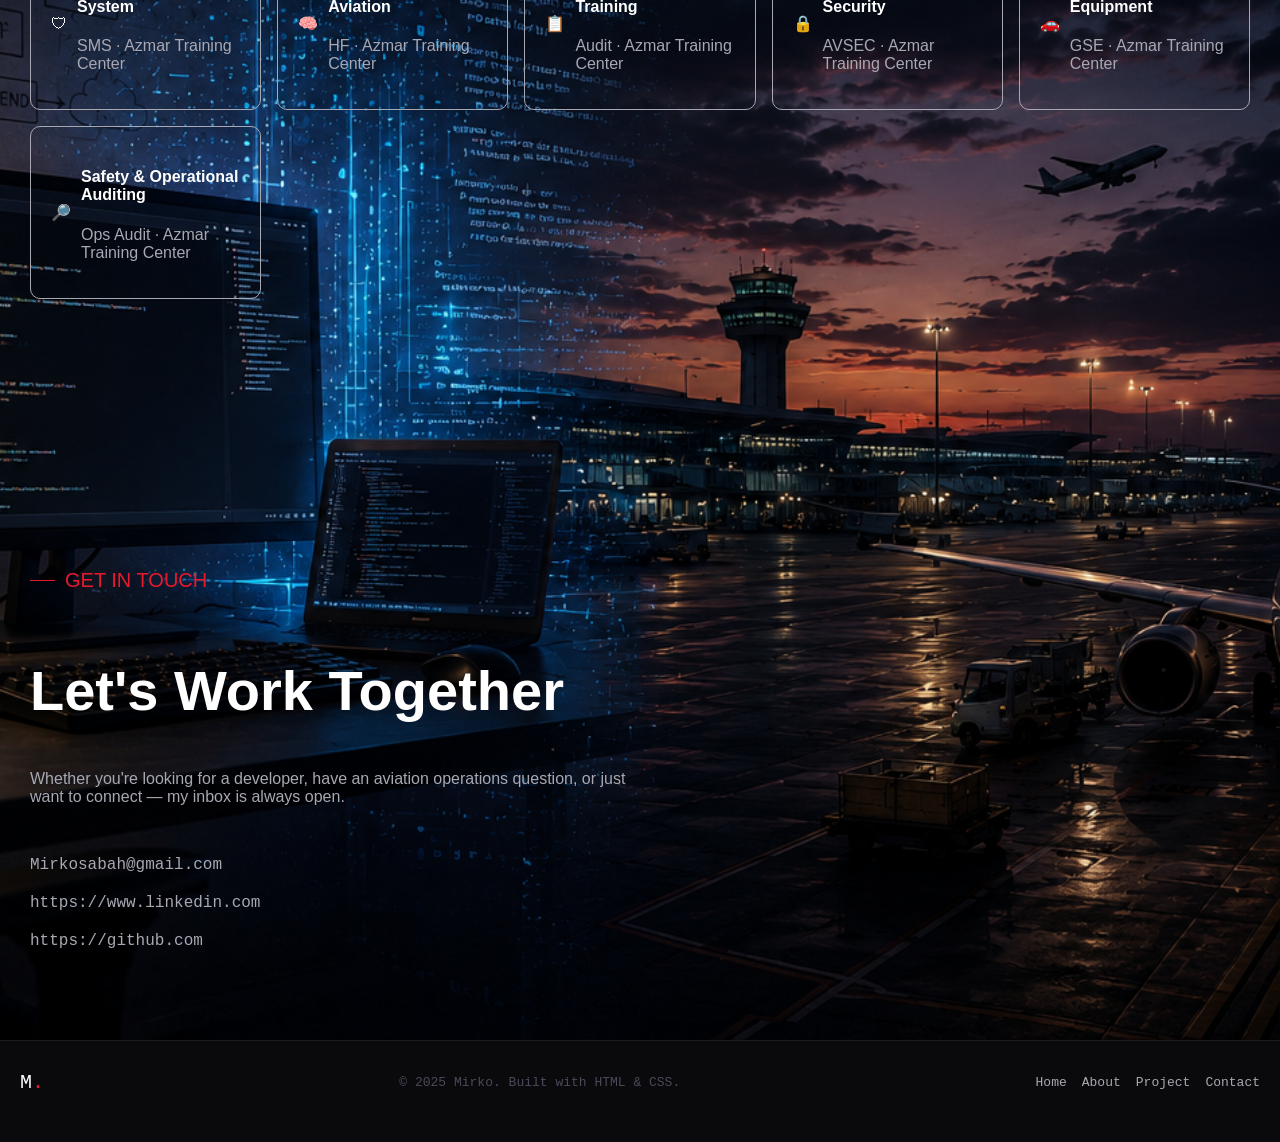
==== commit 076da3d1: "." ====
--- a/index.html
+++ b/index.html
@@ -4,7 +4,7 @@
     <meta charset="UTF-8" />
     <meta name="viewport" content="width=device-width, initial-scale=1.0" />
     <title>Document</title>
-    <link rel="stylesheet" href="style.css" />
+    <link rel="stylesheet" href="./style/style.css" />
 
     <link rel="preconnect" href="https://fonts.googleapis.com" />
     <link rel="preconnect" href="https://fonts.gstatic.com" crossorigin />
@@ -16,12 +16,12 @@
           <a style="color: white" id="logo" href="./index.html">M</a>
           <span id="logo_dot" style="">.</span>
         </div>
-      </div>
+      </div>vscode-browser:/76f75cfd-3258-4b16-9eb1-11f686ad32dd
       <div id="nav_right">
         <a id="home_btn" href="./index.html">Home</a>
-        <a id="about_btn" href="">About</a>
-        <a id="projects_btn" href="">Project</a>
-        <a id="contact_btn" href="#conatct">Contact</a>
+        <a id="about_btn" href="./about.html">About</a>
+        <a id="projects_btn" href="./project.html">Project</a>
+        <a id="contact_btn" href="#contact">Contact</a>
       </div>
     </nav>
 
@@ -247,10 +247,10 @@
         <div id="left"><a href="">M<span>.</span></a></div>
         <div id="center">© 2025 Mirko. Built with HTML & CSS.</div>
         <div id="right">
-            <a href="">Home</a>
-            <a href="">About</a>
-            <a href="">Project</a>
-            <a href="">Contact</a>
+            <a href="./index.html">Home</a>
+            <a href="./about.html">About</a>
+            <a href="./project.html">Project</a>
+            <a href="#contact">Contact</a>
         </div>
     </footer>
   </body>
--- a/style/style.css
+++ b/style/style.css
@@ -0,0 +1,559 @@
+:root {
+    --bg-primary: #0a0a0c;
+    --bg-secondary: #111114;
+    --border: rgba(255, 255, 255, 0.08);
+    --red: #e8192c;
+    --red-dim: #b01020;
+    --red-glow: rgba(232, 25, 44, 0.25);
+    --font-display: 'Bebas Neue', sans-serif;
+    --font-body: 'DM Sans', sans-serif;
+    --font-mono: 'JetBrains Mono', monospace;
+    --white: #f5f5f7;
+    --gray-light: #a8a8b3;
+    --gray-mid: #4a4a5a;
+    --gray-dark:
+}
+
+html {
+    scroll-behavior: smooth;
+}
+
+body {
+    background-color: var(--bg-primary);
+    margin: 0;
+    overflow-x: hidden;
+}
+
+* {
+    box-sizing: border-box;
+}
+
+a {
+    text-decoration: none;
+}
+
+nav {
+    display: flex;
+    justify-content: space-between;
+    background: var(--bg-primary);
+    height: 68px;
+    align-items: center;
+    padding: 0 20px;
+    backdrop-filter: blur(20px);
+    border-bottom: 1px solid var(--border);
+
+}
+
+#nav_left {
+    font-family: var(--font-display);
+    font-size: 30px;
+}
+
+#nav_left span {
+
+    color: var(--red);
+}
+
+#nav_right {
+    display: flex;
+    align-items: center;
+    justify-content: center;
+    gap: 20px;
+}
+
+#nav_right a {
+    position: relative;
+    font-family: var(--font-display);
+
+    font-size: 18px;
+    color: rgb(192, 192, 192);
+}
+
+#home_btn {
+
+    border-bottom: 1px solid red;
+}
+
+#nav_right a::after {
+    content: '';
+    position: absolute;
+    bottom: -4px;
+    left: 0;
+    width: 0;
+    height: 1px;
+    background: var(--red);
+    transition: width var(--transition);
+}
+
+#nav_right a:hover,
+#nav-links a.active {
+    color: var(--white);
+}
+
+#nav-links a:hover::after,
+#nav-links a.active::after {
+    width: 100%;
+}
+
+#contact_btn {
+    background-color: var(--red);
+    padding: 8px 20px;
+    border-radius: 10px;
+}
+
+#contact_btn:hover {
+    background-color: #bd091b;
+}
+
+#hero {
+    background-color: var(--bg-primary);
+    padding: 80px 20px;
+    font-family: var(--font-mono);
+
+    display: flex;
+    align-items: center;
+    justify-content: center;
+    flex-direction: column;
+
+    min-height: 100vh;
+}
+
+#hero_header {
+    display: flex;
+    justify-content: center;
+    align-items: center;
+    padding: 30px 20px;
+    font-size: 20px;
+    gap: 10px;
+}
+
+.hero_header_line {
+    width: 60px;
+    height: 2px;
+    background-color: var(--red);
+}
+
+#hero_header * {
+    color: var(--red);
+
+}
+
+#hero_main {
+    font-family: var(--font-display);
+    font-size: clamp(4rem, 12vw, 9rem);
+    text-align: center;
+    line-height: 0.95;
+
+}
+
+#hi_p {
+    color: var(--white);
+}
+
+#mirko_hero {
+    color: var(--red);
+}
+
+#postion {
+    color: var(--gray-light);
+    font-family: var(--font-mono);
+    display: flex;
+    justify-content: center;
+    align-items: center;
+    gap: 10px;
+}
+
+.hero_content_span {
+    font-size: 8px;
+    color: var(--red);
+}
+
+#intro {
+    margin-top: 50px;
+    color: var(--gray-light);
+    text-align: center;
+    display: flex;
+    justify-content: center;
+    font-size: 20px;
+}
+
+#hero_actions {
+    display: flex;
+    justify-content: center;
+    align-items: center;
+    flex-wrap: wrap;
+    margin-top: 40px;
+    gap: 20px;
+}
+
+#hero_actions * {
+    padding: 10px 30px;
+    border-radius: 10px;
+
+}
+
+#hero_project_btn {
+    background-color: var(--red);
+    color: var(--gray-light);
+    transition: all 0.5s;
+}
+
+#hero_project_btn:hover {
+    transform: translateY(-5px);
+    background-color: var(--red-dim);
+    color: var(--white);
+
+
+}
+
+#aboutme_hero_btn {
+    color: var(--gray-light);
+    border: 1px solid var(--bg-primary);
+    transition: all 0.5s;
+
+
+}
+
+#aboutme_hero_btn:hover {
+    transform: translateY(-5px);
+    color: var(--red);
+    border: 1px solid var(--red);
+}
+
+#hero_social {
+    display: flex;
+    align-content: center;
+    align-items: center;
+    justify-content: center;
+    gap: 30PX;
+}
+
+#hero_social a {
+    color: var(--gray-light);
+
+}
+
+#hero_social a:hover {
+    transition: all 0.5s;
+    color: var(--red);
+}
+
+#container {
+    margin-top: 80px;
+    background-color: var(--bg-primary);
+    padding: 0 30px;
+    font-family: var(--font-mono);
+
+}
+
+#container_header>div {
+    display: flex;
+    flex-direction: row;
+    align-items: center;
+    gap: 5px;
+}
+
+#container_header>div>div {
+    width: 25px;
+    background-color: var(--red);
+    height: 1px;
+}
+
+#container_header>div>p {
+    color: var(--red);
+}
+
+#container_header h1 {
+    margin: 10px 0;
+    font-size: 46px;
+    color: var(--white);
+}
+
+#container_header p {
+    color: var(--gray-light);
+}
+
+.container_cards {
+    display: grid;
+    grid-template-columns: repeat(auto-fit, minmax(200px, 1fr));
+    gap: 16px;
+    margin-top: 70px;
+    font-family: var(--font-display);
+    color: white;
+
+
+}
+
+.container_cards h3 {
+    margin: 20px 0;
+}
+
+.container_cards p {
+    color: var(--gray-light);
+}
+
+.skill_card {
+    border: 1px solid var(--bg-primary);
+    margin-bottom: 20px;
+    padding: 10px;
+    transition: all 0.8s;
+}
+
+.skill_card:hover {
+    transform: translateY(-10px);
+    border: 0.5px solid var(--red-dim);
+    border-top: 3px solid var(--red);
+    border-radius: 10px;
+}
+
+#container_numbers {
+    margin-top: 100PX;
+}
+
+#container_numbers>p {
+    color: var(--white);
+    font-size: 24PX;
+    font-weight: 700;
+}
+
+#container_numbers_cards {
+    display: grid;
+    grid-template-columns: repeat(auto-fit, minmax(150px, 1fr));
+    gap: 0;
+    background: var(--bg-card);
+    border: 1px solid var(--border);
+    border-radius: var(--radius-md);
+    overflow: hidden;
+    margin-top: 60px;
+
+}
+
+.number_card {
+    padding: 36px 24px;
+    text-align: center;
+    border-right: 1px solid var(--border);
+    transition: all 0.3s;
+}
+
+.number_card:hover {
+    background-color: var(--bg-secondary);
+
+}
+
+.number_card h3 {
+    color: var(--red);
+    font-size: 40px;
+}
+
+.number_card>p {
+    margin-top: 20px;
+    color: var(--gray-light);
+    font-size: 20px;
+}
+
+
+#azmar {
+    padding: 20px 30px;
+    background-color: var(--bg-primary);
+    margin-top: 300px;
+    font-family: var(--font-body);
+    background-image: url("../images/aviation_codes.png");
+    background-size: cover;
+    background-position: center;
+    background-repeat: no-repeat;
+
+}
+
+#azmar_header {
+    font-size: 14px;
+    color: var(--red);
+    display: flex;
+    align-content: center;
+    align-items: center;
+    gap: 10px;
+}
+
+#azmar_header>div {
+    width: 25px;
+    background-color: var(--red);
+    height: 1px;
+}
+
+#azmar>h1 {
+    color: white;
+    font-size: 56px;
+    margin: 20px 0;
+}
+
+#azmar>p {
+    width: 40%;
+    color: var(--gray-light);
+}
+
+.cert_card {
+    padding: 20px;
+    display: flex;
+    gap: 10px;
+    border: 0.5px solid var(--gray-light);
+    border-radius: 10px;
+    transition: all 0.5s;
+    justify-content: center;
+    align-items: center;
+}
+
+.cert_card:hover {
+    border: 0.5px solid var(--red-dim);
+    transform: translateY(-10px);
+    background-color: rgba(128, 128, 128, 0.377);
+}
+
+.cert_card p {
+    transition: all 0.5s;
+
+}
+
+.cert_card:hover p {
+    color: white;
+}
+
+#contact {
+    margin-top: 250PX;
+    font-family: var(--font-display);
+}
+
+#header_contact {
+    display: flex;
+    align-items: center;
+    gap: 10px;
+}
+
+#header_contact>div {
+    width: 25PX;
+    height: 1px;
+    background-color: var(--red);
+}
+
+#header_contact>p {
+    color: var(--red);
+    font-size: 20px;
+}
+
+#contact h1 {
+    color: white;
+    font-size: 56px;
+}
+
+#contact>p {
+    width: 50%;
+    color: var(--gray-light);
+}
+
+#contact_link {
+    margin: 50px 0;
+    display: flex;
+    flex-direction: column;
+    gap: 20px;
+
+}
+
+#contact_link a {
+    font-family: var(--font-mono);
+    color: var(--gray-light);
+    word-break: break-word;
+    transition: all 0.5s;
+}
+
+#contact_link a:hover {
+    color: var(--red);
+}
+
+footer {
+    font-family: var(--font-mono);
+    display: flex;
+    align-items: center;
+    justify-content: space-between;
+    padding: 30px 20px;
+    border-top: 1px solid var(--border);
+}
+
+#right {
+    display: flex;
+    gap: 15px;
+}
+
+#right a {
+    color: var(--gray-light);
+    font-size: 13px;
+    transition: all 0.5s;
+}
+
+#right a:hover {
+    color: var(--red);
+    font-size: 13px;
+}
+
+#center {
+    font-size: 13px;
+    color: var(--gray-mid);
+}
+
+#left a {
+    font-size: 20px;
+    color: white;
+}
+
+#left a span {
+    color: var(--red);
+}
+
+@media (max-width: 768px) {
+    nav {
+        flex-direction: column;
+        height: auto;
+        padding: 20px;
+        gap: 20px;
+    }
+
+    #nav_right {
+        flex-wrap: wrap;
+        justify-content: center;
+    }
+
+    #hero_actions {
+        flex-direction: column;
+        align-items: center;
+    }
+
+    #postion {
+        color: var(--gray-light);
+        font-family: var(--font-mono);
+
+        display: flex;
+        justify-content: center;
+        align-items: center;
+
+        gap: 10px;
+        flex-wrap: wrap;
+        text-align: center;
+    }
+
+    #intro p {
+        width: 100% !important;
+    }
+
+    #azmar>p,
+    #conatct>p {
+        width: 100%;
+    }
+
+    #container_header h1,
+    #azmar h1,
+    #conatct h1 {
+        font-size: 38px;
+    }
+
+    footer {
+        flex-direction: column;
+        gap: 20px;
+    }
+}
